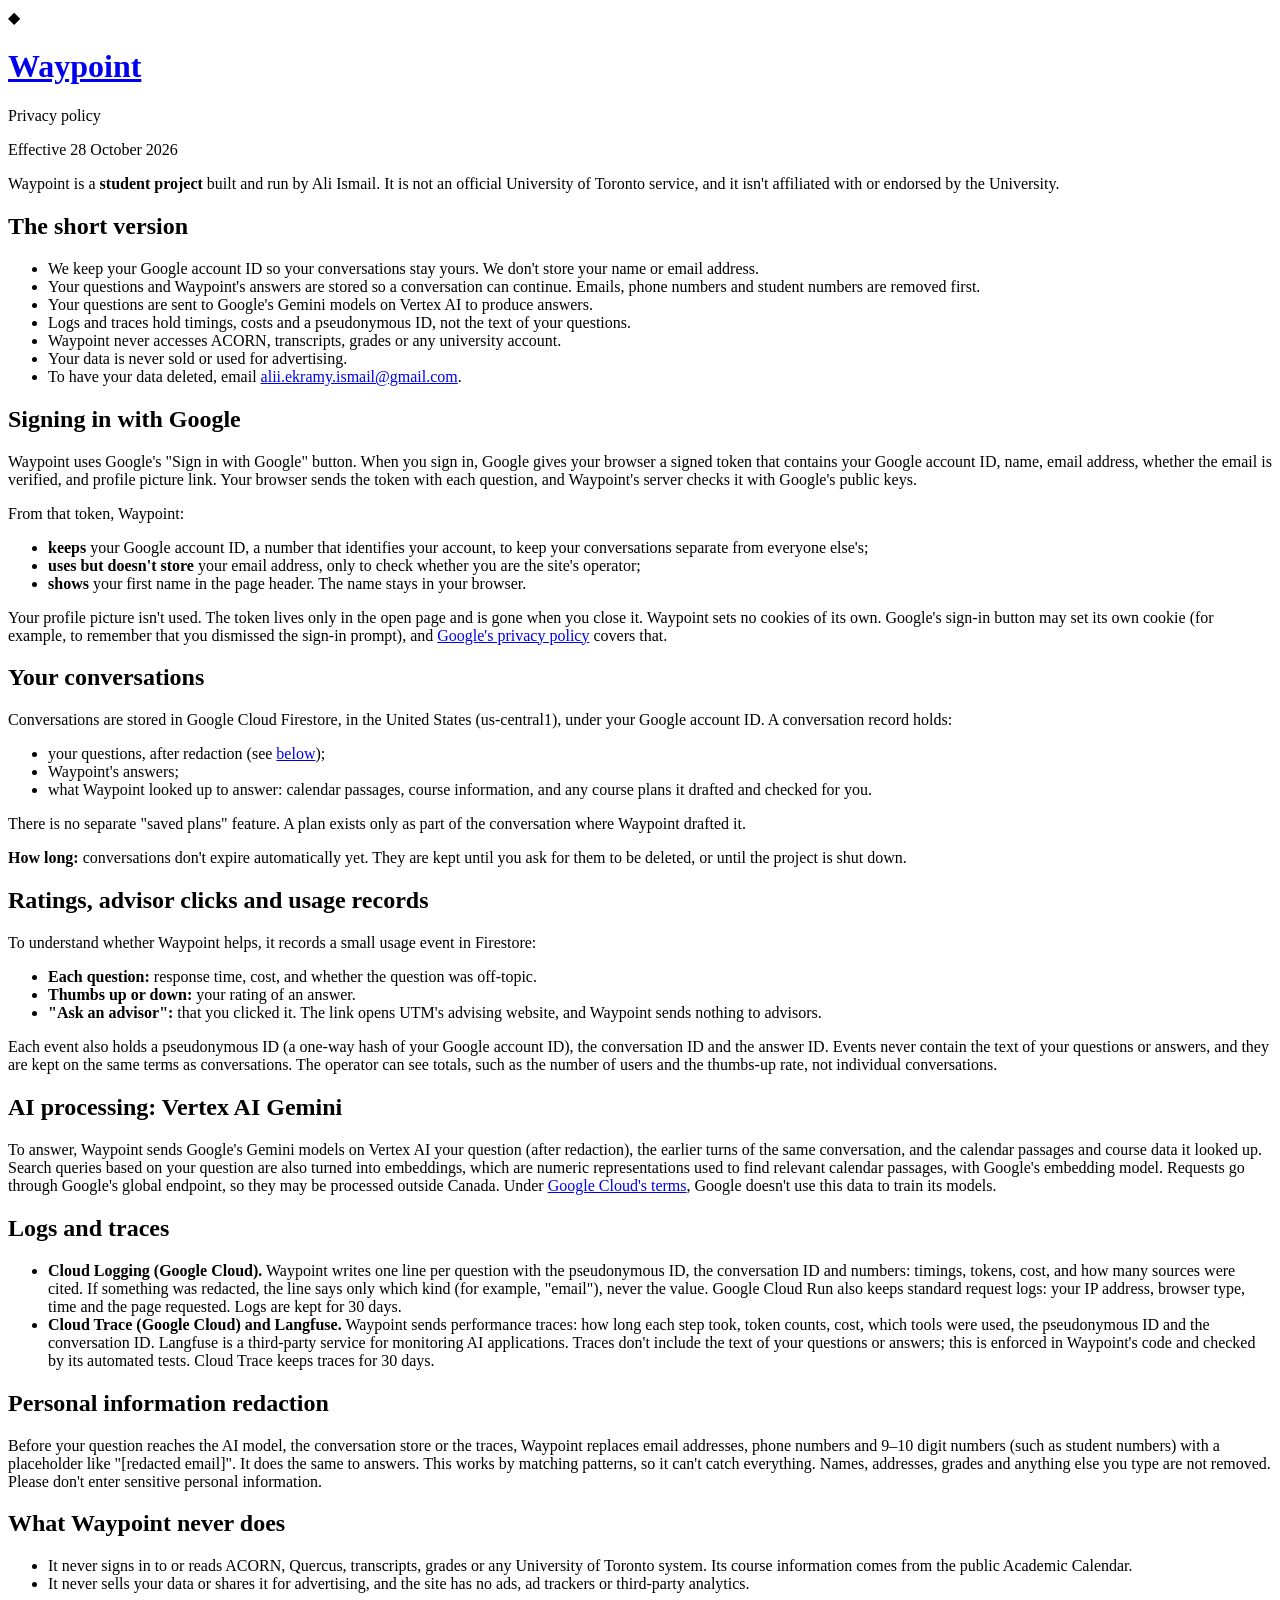
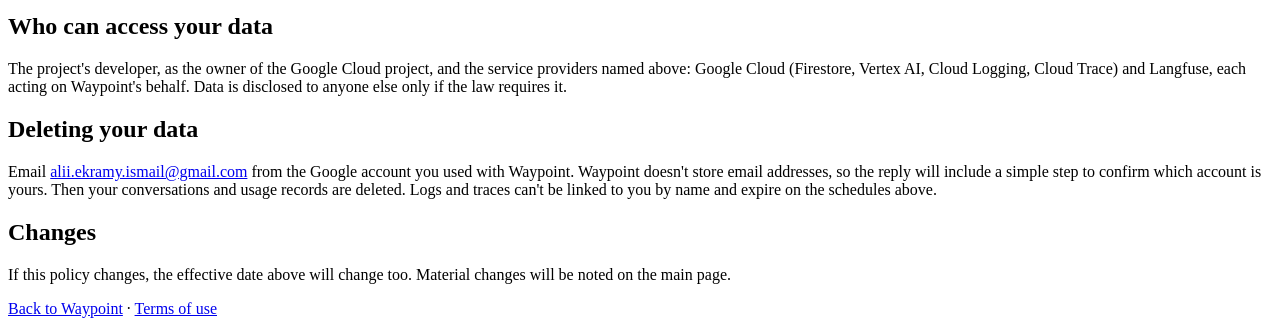
==== waypoint/api/static/privacy.html @ bf715e06 "Public /privacy and /terms pages, linked from the chat footer; enforce no message content in spans T" ====
<!doctype html>
<html lang="en">
<head>
  <meta charset="utf-8">
  <meta name="viewport" content="width=device-width, initial-scale=1">
  <title>Privacy policy — Waypoint</title>
  <link rel="stylesheet" href="/static/style.css">
</head>
<body>
  <header>
    <div class="brand">
      <span class="logo" aria-hidden="true">◆</span>
      <div>
        <h1><a href="/" class="home">Waypoint</a></h1>
        <p class="tagline">Privacy policy</p>
      </div>
    </div>
  </header>

  <main class="doc">
    <p class="effective">Effective 28 October 2026</p>

    <section class="notice">
      Waypoint is a <strong>student project</strong> built and run by Ali Ismail. It is not an official
      University of Toronto service, and it isn't affiliated with or endorsed by the University.
    </section>

    <h2>The short version</h2>
    <ul>
      <li>We keep your Google account ID so your conversations stay yours. We don't store your name or email address.</li>
      <li>Your questions and Waypoint's answers are stored so a conversation can continue. Emails, phone numbers and
        student numbers are removed first.</li>
      <li>Your questions are sent to Google's Gemini models on Vertex AI to produce answers.</li>
      <li>Logs and traces hold timings, costs and a pseudonymous ID, not the text of your questions.</li>
      <li>Waypoint never accesses ACORN, transcripts, grades or any university account.</li>
      <li>Your data is never sold or used for advertising.</li>
      <li>To have your data deleted, email <a href="mailto:alii.ekramy.ismail@gmail.com">alii.ekramy.ismail@gmail.com</a>.</li>
    </ul>

    <h2>Signing in with Google</h2>
    <p>
      Waypoint uses Google's "Sign in with Google" button. When you sign in, Google gives your browser a signed
      token that contains your Google account ID, name, email address, whether the email is verified, and
      profile picture link. Your browser sends the token with each question, and Waypoint's server checks it
      with Google's public keys.
    </p>
    <p>From that token, Waypoint:</p>
    <ul>
      <li><strong>keeps</strong> your Google account ID, a number that identifies your account, to keep your
        conversations separate from everyone else's;</li>
      <li><strong>uses but doesn't store</strong> your email address, only to check whether you are the site's operator;</li>
      <li><strong>shows</strong> your first name in the page header. The name stays in your browser.</li>
    </ul>
    <p>
      Your profile picture isn't used. The token lives only in the open page and is gone when you close it.
      Waypoint sets no cookies of its own. Google's sign-in button may set its own cookie (for example, to
      remember that you dismissed the sign-in prompt), and
      <a href="https://policies.google.com/privacy" rel="noopener">Google's privacy policy</a> covers that.
    </p>

    <h2>Your conversations</h2>
    <p>
      Conversations are stored in Google Cloud Firestore, in the United States (us-central1), under your Google
      account ID. A conversation record holds:
    </p>
    <ul>
      <li>your questions, after redaction (see <a href="#redaction">below</a>);</li>
      <li>Waypoint's answers;</li>
      <li>what Waypoint looked up to answer: calendar passages, course information, and any course plans it
        drafted and checked for you.</li>
    </ul>
    <p>
      There is no separate "saved plans" feature. A plan exists only as part of the conversation where Waypoint
      drafted it.
    </p>
    <p>
      <strong>How long:</strong> conversations don't expire automatically yet. They are kept until you ask for
      them to be deleted, or until the project is shut down.
    </p>

    <h2>Ratings, advisor clicks and usage records</h2>
    <p>
      To understand whether Waypoint helps, it records a small usage event in Firestore:
    </p>
    <ul>
      <li><strong>Each question:</strong> response time, cost, and whether the question was off-topic.</li>
      <li><strong>Thumbs up or down:</strong> your rating of an answer.</li>
      <li><strong>"Ask an advisor":</strong> that you clicked it. The link opens UTM's advising website, and
        Waypoint sends nothing to advisors.</li>
    </ul>
    <p>
      Each event also holds a pseudonymous ID (a one-way hash of your Google account ID), the conversation ID and
      the answer ID. Events never contain the text of your questions or answers, and they are kept on the same
      terms as conversations. The operator can see totals, such as the number of users and the thumbs-up rate,
      not individual conversations.
    </p>

    <h2>AI processing: Vertex AI Gemini</h2>
    <p>
      To answer, Waypoint sends Google's Gemini models on Vertex AI your question (after redaction), the earlier
      turns of the same conversation, and the calendar passages and course data it looked up. Search queries
      based on your question are also turned into embeddings, which are numeric representations used to find
      relevant calendar passages, with Google's embedding model. Requests go through Google's global endpoint,
      so they may be processed outside Canada. Under
      <a href="https://cloud.google.com/vertex-ai/generative-ai/docs/data-governance" rel="noopener">Google
      Cloud's terms</a>, Google doesn't use this data to train its models.
    </p>

    <h2>Logs and traces</h2>
    <ul>
      <li>
        <strong>Cloud Logging (Google Cloud).</strong> Waypoint writes one line per question with the
        pseudonymous ID, the conversation ID and numbers: timings, tokens, cost, and how many sources were cited.
        If something was redacted, the line says only which kind (for example, "email"), never the value.
        Google Cloud Run also keeps standard request logs: your IP address, browser type, time and the page
        requested. Logs are kept for 30 days.
      </li>
      <li>
        <strong>Cloud Trace (Google Cloud) and Langfuse.</strong> Waypoint sends performance traces: how long each
        step took, token counts, cost, which tools were used, the pseudonymous ID and the conversation ID.
        Langfuse is a third-party service for monitoring AI applications. Traces don't include the text of your
        questions or answers; this is enforced in Waypoint's code and checked by its automated tests. Cloud
        Trace keeps traces for 30 days.
      </li>
    </ul>

    <h2 id="redaction">Personal information redaction</h2>
    <p>
      Before your question reaches the AI model, the conversation store or the traces, Waypoint replaces email
      addresses, phone numbers and 9–10 digit numbers (such as student numbers) with a placeholder like
      "[redacted email]". It does the same to answers. This works by matching patterns, so it can't catch
      everything. Names, addresses, grades and anything else you type are not removed. Please don't enter
      sensitive personal information.
    </p>

    <h2>What Waypoint never does</h2>
    <ul>
      <li>It never signs in to or reads ACORN, Quercus, transcripts, grades or any University of Toronto
        system. Its course information comes from the public Academic Calendar.</li>
      <li>It never sells your data or shares it for advertising, and the site has no ads, ad trackers or
        third-party analytics.</li>
    </ul>

    <h2>Who can access your data</h2>
    <p>
      The project's developer, as the owner of the Google Cloud project, and the service providers named above:
      Google Cloud (Firestore, Vertex AI, Cloud Logging, Cloud Trace) and Langfuse, each acting on Waypoint's
      behalf. Data is disclosed to anyone else only if the law requires it.
    </p>

    <h2>Deleting your data</h2>
    <p>
      Email <a href="mailto:alii.ekramy.ismail@gmail.com">alii.ekramy.ismail@gmail.com</a> from the Google account
      you used with Waypoint. Waypoint doesn't store email addresses, so the reply will include a simple step to
      confirm which account is yours. Then your conversations and usage records are deleted. Logs and traces
      can't be linked to you by name and expire on the schedules above.
    </p>

    <h2>Changes</h2>
    <p>
      If this policy changes, the effective date above will change too. Material changes will be noted on the
      main page.
    </p>
  </main>

  <footer>
    <a href="/">Back to Waypoint</a> · <a href="/terms">Terms of use</a>
  </footer>
</body>
</html>
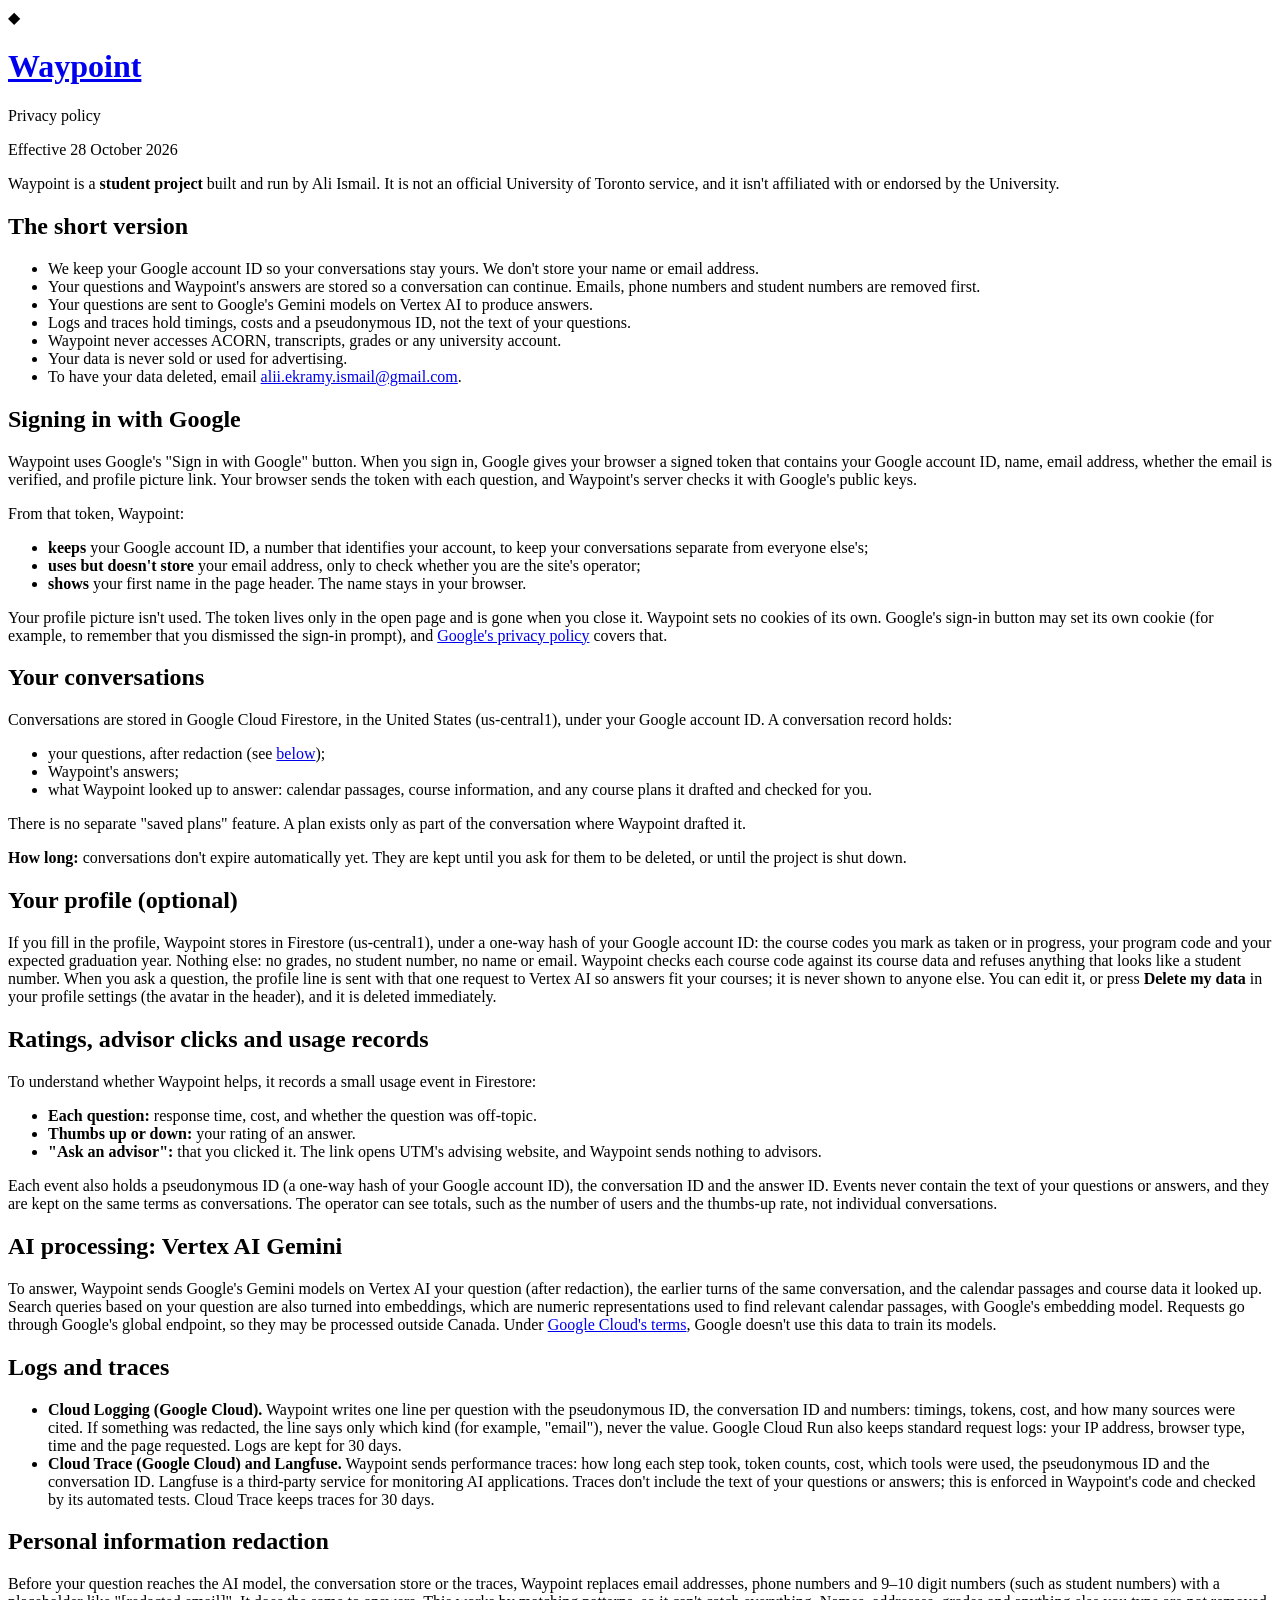
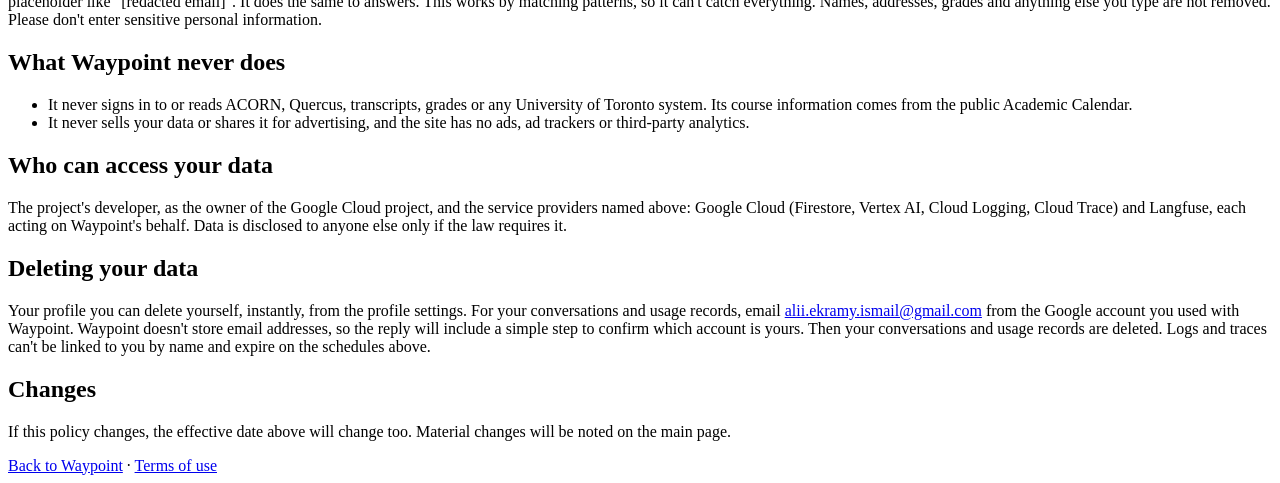
==== commit 5eb74994: "Stage 3 UI: onboarding, profile settings, course map with routes, course page, course links in chat " ====
--- a/waypoint/api/static/privacy.html
+++ b/waypoint/api/static/privacy.html
@@ -78,6 +78,17 @@
       them to be deleted, or until the project is shut down.
     </p>
 
+    <h2>Your profile (optional)</h2>
+    <p>
+      If you fill in the profile, Waypoint stores in Firestore (us-central1), under a one-way hash of your Google
+      account ID: the course codes you mark as taken or in progress, your program code and your expected graduation
+      year. Nothing else: no grades, no student number, no name or email. Waypoint checks each course code against
+      its course data and refuses anything that looks like a student number. When you ask a question, the profile
+      line is sent with that one request to Vertex AI so answers fit your courses; it is never shown to anyone else.
+      You can edit it, or press <strong>Delete my data</strong> in your profile settings (the avatar in the header),
+      and it is deleted immediately.
+    </p>
+
     <h2>Ratings, advisor clicks and usage records</h2>
     <p>
       To understand whether Waypoint helps, it records a small usage event in Firestore:
@@ -150,7 +161,7 @@
 
     <h2>Deleting your data</h2>
     <p>
-      Email <a href="mailto:alii.ekramy.ismail@gmail.com">alii.ekramy.ismail@gmail.com</a> from the Google account
+      Your profile you can delete yourself, instantly, from the profile settings. For your conversations and usage records, email <a href="mailto:alii.ekramy.ismail@gmail.com">alii.ekramy.ismail@gmail.com</a> from the Google account
       you used with Waypoint. Waypoint doesn't store email addresses, so the reply will include a simple step to
       confirm which account is yours. Then your conversations and usage records are deleted. Logs and traces
       can't be linked to you by name and expire on the schedules above.
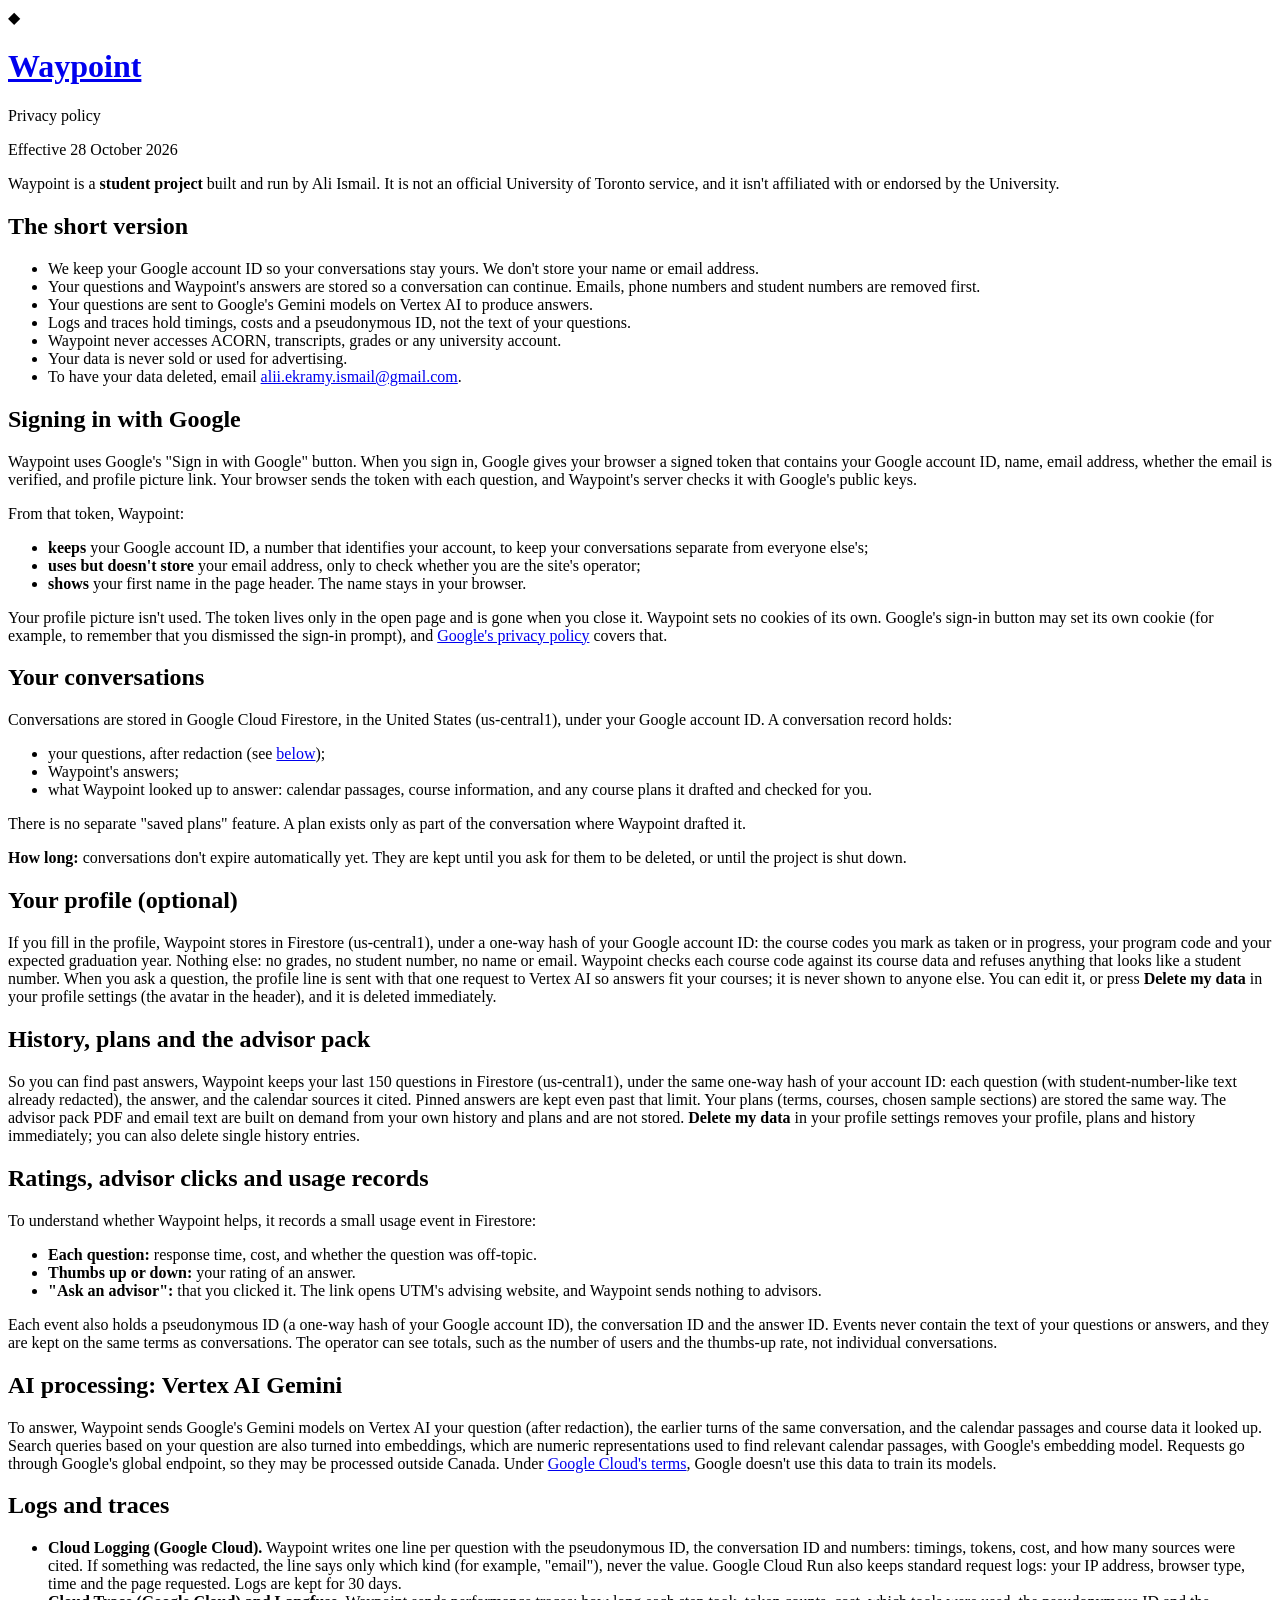
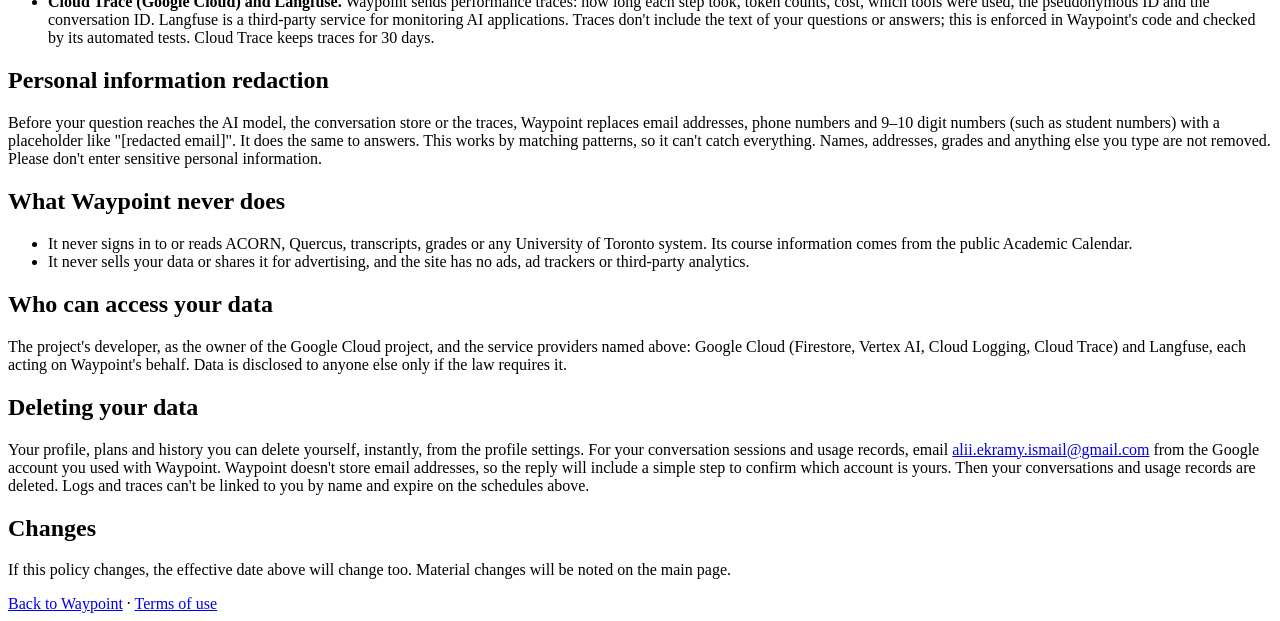
==== commit 8398d718: "Stage 5: History (record, search, filters, pins) and advisor meeting pack (PDF with real source link" ====
--- a/waypoint/api/static/privacy.html
+++ b/waypoint/api/static/privacy.html
@@ -89,6 +89,16 @@
       and it is deleted immediately.
     </p>
 
+    <h2>History, plans and the advisor pack</h2>
+    <p>
+      So you can find past answers, Waypoint keeps your last 150 questions in Firestore (us-central1), under the same
+      one-way hash of your account ID: each question (with student-number-like text already redacted), the answer,
+      and the calendar sources it cited. Pinned answers are kept even past that limit. Your plans (terms, courses,
+      chosen sample sections) are stored the same way. The advisor pack PDF and email text are built on demand from
+      your own history and plans and are not stored. <strong>Delete my data</strong> in your profile settings removes
+      your profile, plans and history immediately; you can also delete single history entries.
+    </p>
+
     <h2>Ratings, advisor clicks and usage records</h2>
     <p>
       To understand whether Waypoint helps, it records a small usage event in Firestore:
@@ -161,7 +171,7 @@
 
     <h2>Deleting your data</h2>
     <p>
-      Your profile you can delete yourself, instantly, from the profile settings. For your conversations and usage records, email <a href="mailto:alii.ekramy.ismail@gmail.com">alii.ekramy.ismail@gmail.com</a> from the Google account
+      Your profile, plans and history you can delete yourself, instantly, from the profile settings. For your conversation sessions and usage records, email <a href="mailto:alii.ekramy.ismail@gmail.com">alii.ekramy.ismail@gmail.com</a> from the Google account
       you used with Waypoint. Waypoint doesn't store email addresses, so the reply will include a simple step to
       confirm which account is yours. Then your conversations and usage records are deleted. Logs and traces
       can't be linked to you by name and expire on the schedules above.
